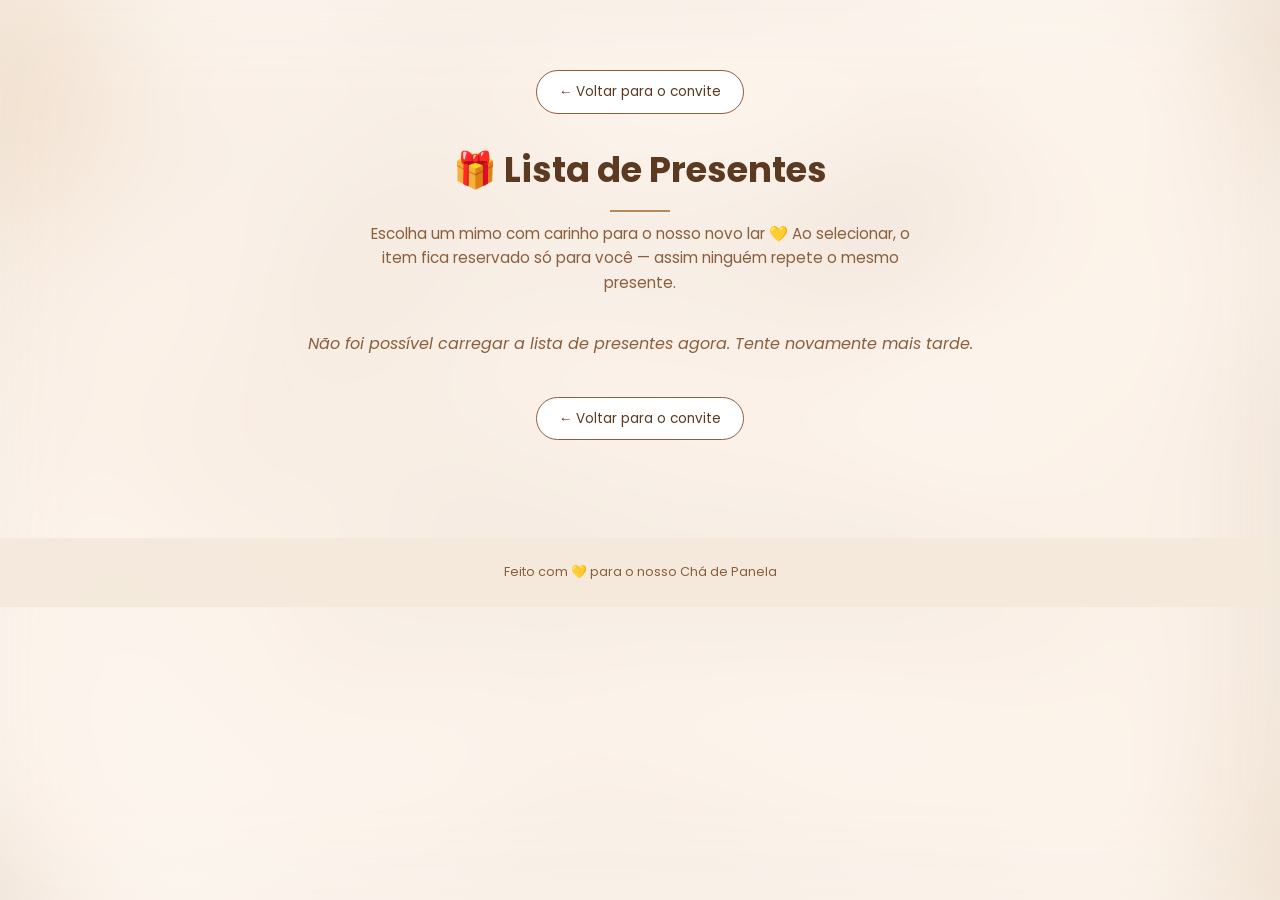
==== presentes.html @ 17c28028 "subindo pagina" ====
<!DOCTYPE html>
<html lang="pt-BR">
<head>
<meta charset="UTF-8" />
<meta name="viewport" content="width=device-width, initial-scale=1.0" />
<title>Lista de Presentes — Chá de Panela Ricardo & Norma</title>
<meta name="description" content="Lista de presentes do Chá de Panela de Ricardo & Norma" />

<link rel="preconnect" href="https://fonts.googleapis.com">
<link rel="preconnect" href="https://fonts.gstatic.com" crossorigin>
<link href="https://fonts.googleapis.com/css2?family=Great+Vibes&family=Poppins:wght@300;400;500;600;700&display=swap" rel="stylesheet">

<link rel="stylesheet" href="style.css" />
</head>
<body>

<div class="site-bg-blur"></div>

<div id="page">

  <section class="section" id="presentes-page">
    <a href="index.html" class="btn-voltar">← Voltar para o convite</a>

    <div class="gifts-page-header">
      <h1 class="section-title">🎁 Lista de Presentes</h1>
      <p class="section-sub">Escolha um mimo com carinho para o nosso novo lar 💛 Ao selecionar, o item fica reservado só para você — assim ninguém repete o mesmo presente.</p>
    </div>

    <div id="presentes-demo-banner" class="demo-banner" style="display:none;">
      ⚠️ Modo demonstração: configure o Apps Script em <code>config.js</code> para que as reservas sejam salvas de verdade e compartilhadas entre todos os convidados.
    </div>

    <div id="presentes-loading" class="loading">Carregando lista de presentes...</div>

    <div id="gifts-categories"></div>

    <a href="index.html" class="btn-voltar" style="margin-top: 40px;">← Voltar para o convite</a>
  </section>

  <div class="modal-overlay" id="gift-modal">
    <div class="modal-box">
      <button class="modal-close" id="gift-modal-close">&times;</button>
      <h3 id="gift-modal-title">Reservar presente</h3>
      <p class="modal-item-name" id="gift-modal-item"></p>
      <form id="gift-form">
        <label>Seu nome
          <input type="text" id="gift-name" required placeholder="Ex: Maria Silva" />
        </label>
        <label>Seu e-mail
          <input type="email" id="gift-email" required placeholder="Ex: maria@email.com" />
        </label>
        <button type="submit" class="btn-primary">Confirmar reserva 🎁</button>
      </form>
      <p class="modal-feedback" id="gift-feedback"></p>
    </div>
  </div>

  <footer class="footer">
    <p>Feito com 💛 para o nosso Chá de Panela</p>
  </footer>

</div><!-- /#page -->

<script src="config.js"></script>
<script src="script.js"></script>
</body>
</html>
---- style.css ----
/* ==========================================================================
   VARIÁVEIS DE DESIGN — paleta inspirada no convite (bege/marrom/dourado)
   ========================================================================== */
:root {
  --bg-cream: #FAF3EA;
  --bg-cream-alt: #F3E9DB;
  --brown-dark: #5C3A21;
  --brown-mid: #8B5E3C;
  --brown-light: #C9A97C;
  --gold: #B8875A;
  --white: #FFFFFF;
  --shadow: 0 8px 24px rgba(92, 58, 33, 0.12);
  --radius: 18px;
  --font-script: 'Great Vibes', cursive;
  --font-body: 'Poppins', sans-serif;
}

* { box-sizing: border-box; margin: 0; padding: 0; }

html { scroll-behavior: smooth; }

html, body {
  background: var(--bg-cream);
}

body {
  font-family: var(--font-body);
  color: var(--brown-dark);
  line-height: 1.6;
  overflow-x: hidden;
}

.script { font-family: var(--font-script); }

.site-bg-blur {
  position: fixed;
  inset: 0;
  z-index: 0;
  background-image: url("assets/convite.jpg");
  background-size: cover;
  background-position: center;
  filter: blur(60px) saturate(1.15) brightness(1.08);
  transform: scale(1.15);
  opacity: 0.35;
}

#page {
  position: relative;
  z-index: 1;
}

.hero {
  position: relative;
  display: flex;
  flex-direction: column;
  align-items: center;
}

.hero-image {
  width: 100%;
  height: auto;
  display: block;
  max-width: 640px;
  margin: 0 auto;
}

.hero-caption {
  text-align: center;
  padding: 22px 20px 40px;
  background: var(--bg-cream);
  width: 100%;
}

.hero-sub {
  font-size: 0.9rem;
  color: var(--brown-mid);
  font-style: italic;
  margin-bottom: 16px;
}

.scroll-cta {
  display: inline-block;
  padding: 12px 28px;
  border: 1.5px solid var(--brown-mid);
  border-radius: 999px;
  color: var(--brown-dark);
  text-decoration: none;
  font-size: 0.9rem;
  letter-spacing: 1px;
  transition: all 0.3s ease;
  background: var(--white);
}
.scroll-cta:hover {
  background: var(--brown-mid);
  color: var(--white);
}

.section {
  padding: 70px 20px;
  max-width: 960px;
  margin: 0 auto;
  text-align: center;
  position: relative;
}
.section.alt {
  background: rgba(243, 233, 219, 0.92);
  backdrop-filter: blur(2px);
  max-width: 100%;
  border-radius: 40px 40px 0 0;
}
.section.alt > * {
  max-width: 960px;
  margin-left: auto;
  margin-right: auto;
}

.section-title {
  font-size: clamp(1.6rem, 4vw, 2.2rem);
  color: var(--brown-dark);
  margin-bottom: 10px;
  position: relative;
  display: inline-block;
}
.section-title::after {
  content: "";
  display: block;
  width: 60px;
  height: 2px;
  background: var(--gold);
  margin: 12px auto 0;
}

.section-sub {
  color: var(--brown-mid);
  max-width: 560px;
  margin: 0 auto 36px;
  font-size: 0.95rem;
}

.cards-row {
  display: flex;
  flex-wrap: wrap;
  gap: 20px;
  justify-content: center;
  margin-top: 36px;
}

.info-card {
  background: var(--white);
  border-radius: var(--radius);
  box-shadow: var(--shadow);
  padding: 28px 24px;
  min-width: 160px;
  flex: 1 1 200px;
  max-width: 240px;
}

.info-icon {
  font-size: 1.8rem;
  margin-bottom: 8px;
  display: flex;
  align-items: center;
  justify-content: center;
  height: 40px;
}
.info-icon svg {
  width: 34px;
  height: 34px;
  stroke: var(--brown-mid);
  fill: none;
  stroke-width: 1.4;
  stroke-linecap: round;
  stroke-linejoin: round;
}

.info-label {
  font-size: 0.75rem;
  text-transform: uppercase;
  letter-spacing: 1.5px;
  color: var(--brown-mid);
  margin-bottom: 6px;
}
.info-value {
  font-size: 1.1rem;
  font-weight: 600;
  color: var(--brown-dark);
}

.countdown {
  display: flex;
  justify-content: center;
  gap: 14px;
  margin-top: 44px;
  flex-wrap: wrap;
}
.cd-box {
  background: var(--brown-dark);
  color: var(--white);
  border-radius: 14px;
  padding: 16px 18px;
  min-width: 72px;
  text-align: center;
}
.cd-box span {
  display: block;
  font-size: 1.6rem;
  font-weight: 700;
}
.cd-box small {
  font-size: 0.65rem;
  text-transform: uppercase;
  letter-spacing: 1px;
  opacity: 0.8;
}

.demo-banner {
  background: #fff3cd;
  color: #7a5b00;
  border: 1px solid #ffe08a;
  border-radius: 10px;
  padding: 12px 18px;
  font-size: 0.85rem;
  max-width: 640px;
  margin: 0 auto 28px;
}

.loading {
  color: var(--brown-mid);
  font-style: italic;
}

.gifts-grid {
  display: grid;
  grid-template-columns: repeat(auto-fill, minmax(200px, 1fr));
  gap: 18px;
  margin-top: 10px;
}

.gift-card {
  background: var(--white);
  border-radius: var(--radius);
  box-shadow: var(--shadow);
  padding: 22px 16px;
  cursor: pointer;
  transition: transform 0.25s ease, box-shadow 0.25s ease;
  border: 2px solid transparent;
}
.gift-card:hover:not(.reserved) {
  transform: translateY(-4px);
  border-color: var(--gold);
}
.gift-card.reserved {
  opacity: 0.55;
  cursor: not-allowed;
}

.gift-icon { font-size: 1.6rem; margin-bottom: 10px; }

.gift-photo {
  width: 100%;
  height: 120px;
  border-radius: 12px;
  overflow: hidden;
  margin-bottom: 12px;
  background: var(--white);
  border: 1px solid var(--bg-cream-alt);
  display: flex;
  align-items: center;
  justify-content: center;
  padding: 6px;
}
.gift-photo img {
  width: 100%;
  height: 100%;
  object-fit: contain;
  display: block;
}

.gift-name { font-weight: 600; margin-bottom: 8px; }
.gift-status {
  font-size: 0.75rem;
  padding: 4px 12px;
  border-radius: 999px;
  display: inline-block;
  letter-spacing: 0.5px;
}
.gift-status.available {
  background: #E4F3E6;
  color: #2E7D32;
}
.gift-status.reserved {
  background: #F3E4E4;
  color: #8B3A3A;
}

.modal-overlay {
  display: none;
  position: fixed;
  inset: 0;
  background: rgba(92,58,33,0.45);
  align-items: center;
  justify-content: center;
  z-index: 100;
  padding: 20px;
}
.modal-overlay.open { display: flex; }

.modal-box {
  background: var(--white);
  border-radius: var(--radius);
  padding: 32px 28px;
  max-width: 400px;
  width: 100%;
  position: relative;
  box-shadow: var(--shadow);
}

.modal-close {
  position: absolute;
  top: 12px;
  right: 16px;
  background: none;
  border: none;
  font-size: 1.4rem;
  cursor: pointer;
  color: var(--brown-mid);
}

.modal-item-name {
  font-weight: 600;
  color: var(--gold);
  margin-bottom: 18px;
}

.modal-feedback {
  margin-top: 14px;
  font-size: 0.9rem;
  min-height: 20px;
}

form label {
  display: block;
  text-align: left;
  font-size: 0.85rem;
  color: var(--brown-mid);
  margin-bottom: 14px;
}

form input[type="text"],
form input[type="email"] {
  width: 100%;
  margin-top: 6px;
  padding: 12px 14px;
  border: 1.5px solid var(--brown-light);
  border-radius: 10px;
  font-family: var(--font-body);
  font-size: 0.95rem;
  background: var(--bg-cream);
}
form input:focus { outline: 2px solid var(--gold); }

.btn-primary {
  width: 100%;
  padding: 13px;
  border: none;
  border-radius: 10px;
  background: var(--brown-dark);
  color: var(--white);
  font-family: var(--font-body);
  font-weight: 600;
  font-size: 0.95rem;
  cursor: pointer;
  transition: background 0.25s ease;
}
.btn-primary:hover { background: var(--gold); }

.btn-gift-link {
  display: inline-block;
  width: auto;
  text-decoration: none;
  padding: 14px 32px;
  font-size: 1rem;
}

.btn-voltar {
  display: inline-flex;
  align-items: center;
  gap: 6px;
  padding: 10px 22px;
  border: 1.5px solid var(--brown-mid);
  border-radius: 999px;
  color: var(--brown-dark);
  text-decoration: none;
  font-size: 0.85rem;
  background: var(--white);
  transition: all 0.25s ease;
  margin-bottom: 28px;
}
.btn-voltar:hover {
  background: var(--brown-mid);
  color: var(--white);
}

.gift-category {
  margin-top: 48px;
  margin-bottom: 20px;
}
.gift-category:first-of-type { margin-top: 8px; }

.gift-category-title {
  font-size: 1.3rem;
  color: var(--brown-dark);
  text-align: left;
  padding-bottom: 8px;
  border-bottom: 2px solid var(--brown-light);
  margin-bottom: 20px;
}

.gifts-page-header {
  text-align: center;
  margin-bottom: 10px;
}

.rsvp-form {
  max-width: 420px;
  margin: 0 auto;
  text-align: left;
}

.rsvp-choice {
  display: flex;
  gap: 12px;
  margin-top: 8px;
  flex-wrap: wrap;
}

.rsvp-btn {
  flex: 1 1 160px;
  padding: 14px 10px;
  border-radius: 12px;
  border: 2px solid var(--brown-light);
  background: var(--white);
  font-family: var(--font-body);
  font-weight: 600;
  font-size: 0.9rem;
  cursor: pointer;
  transition: all 0.25s ease;
}
.rsvp-btn.selected.rsvp-yes { background: #E4F3E6; border-color: #2E7D32; color: #2E7D32; }
.rsvp-btn.selected.rsvp-no { background: #F3E4E4; border-color: #8B3A3A; color: #8B3A3A; }

.rsvp-feedback {
  text-align: center;
  margin-top: 18px;
  font-weight: 600;
  min-height: 24px;
}

.map-wrapper {
  border-radius: var(--radius);
  overflow: hidden;
  box-shadow: var(--shadow);
  max-width: 800px;
  margin: 0 auto;
}
.map-wrapper iframe {
  width: 100%;
  height: 360px;
  border: 0;
  display: block;
}

.final-section {
  padding-bottom: 90px;
}
.dresscode-image {
  max-width: 640px;
  width: 100%;
  border-radius: var(--radius);
  box-shadow: var(--shadow);
  margin-bottom: 28px;
}
.final-msg {
  max-width: 560px;
  margin: 0 auto 22px;
  color: var(--brown-mid);
  font-size: 0.95rem;
}
.signature {
  font-size: 2rem;
  color: var(--brown-dark);
}

.footer {
  text-align: center;
  padding: 24px;
  font-size: 0.8rem;
  color: var(--brown-mid);
  background: rgba(243, 233, 219, 0.92);
}

@media (max-width: 600px) {
  .section { padding: 50px 16px; }
  .cards-row { gap: 14px; }
  .info-card { padding: 20px 16px; }
  .cd-box { min-width: 60px; padding: 12px 14px; }
  .map-wrapper iframe { height: 280px; }
}
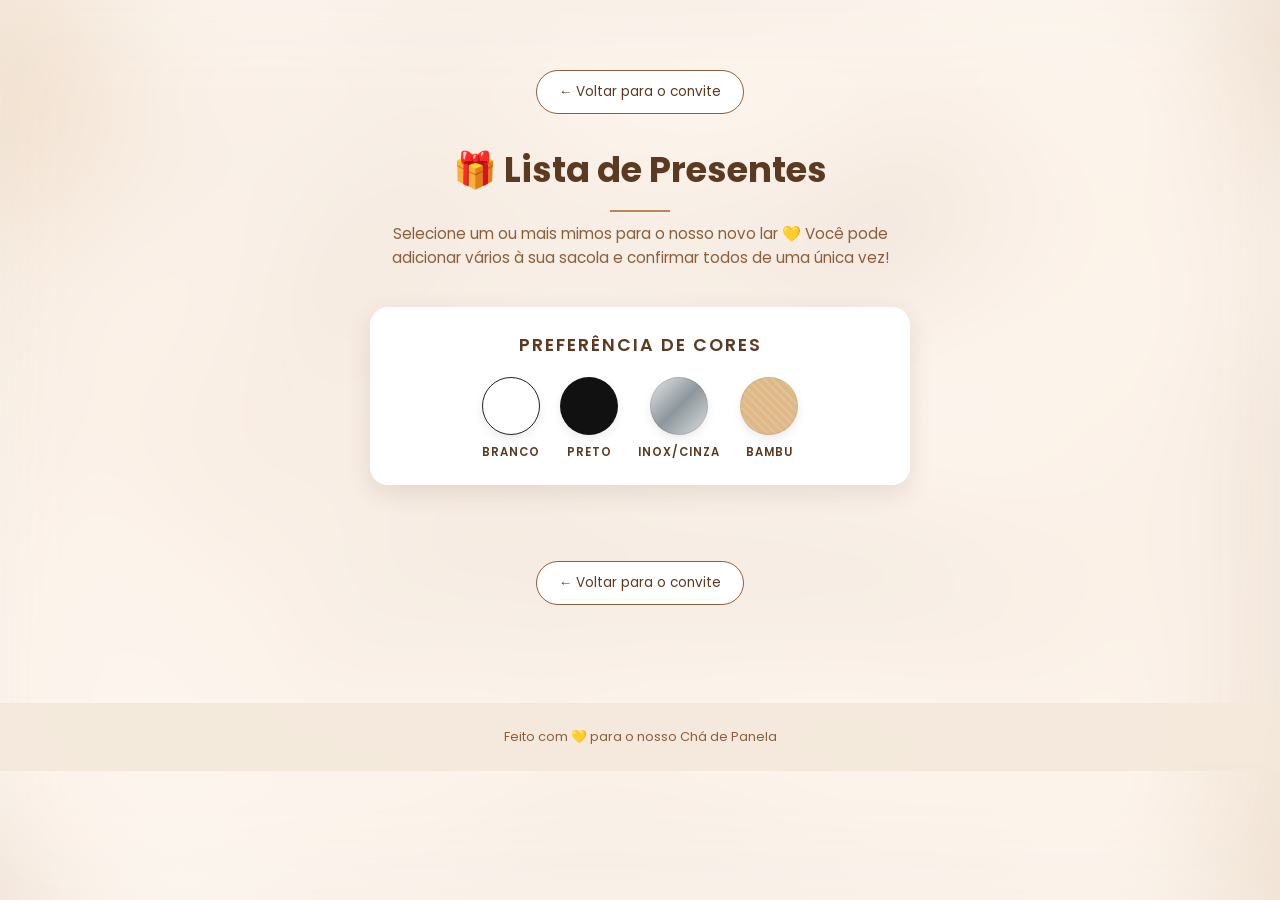
==== commit 1234d049: "Atualização de novas funcionalidades agora ele reserva os presentes em massa e recebe confirmação de" ====
--- a/presentes.html
+++ b/presentes.html
@@ -23,11 +23,34 @@
 
     <div class="gifts-page-header">
       <h1 class="section-title">🎁 Lista de Presentes</h1>
-      <p class="section-sub">Escolha um mimo com carinho para o nosso novo lar 💛 Ao selecionar, o item fica reservado só para você — assim ninguém repete o mesmo presente.</p>
+      <p class="section-sub">Selecione um ou mais mimos para o nosso novo lar 💛 Você pode adicionar vários à sua sacola e confirmar todos de uma única vez!</p>
+    </div>
+
+    <!-- PREFERÊNCIA DE CORES -->
+    <div class="color-palette-card">
+      <h3 class="palette-title">PREFERÊNCIA DE CORES</h3>
+      <div class="palette-grid">
+        <div class="palette-item">
+          <div class="palette-circle circle-branco"></div>
+          <span>BRANCO</span>
+        </div>
+        <div class="palette-item">
+          <div class="palette-circle circle-preto"></div>
+          <span>PRETO</span>
+        </div>
+        <div class="palette-item">
+          <div class="palette-circle circle-inox"></div>
+          <span>INOX/CINZA</span>
+        </div>
+        <div class="palette-item">
+          <div class="palette-circle circle-bambu"></div>
+          <span>BAMBU</span>
+        </div>
+      </div>
     </div>
 
     <div id="presentes-demo-banner" class="demo-banner" style="display:none;">
-      ⚠️ Modo demonstração: configure o Apps Script em <code>config.js</code> para que as reservas sejam salvas de verdade e compartilhadas entre todos os convidados.
+      ⚠️ Modo demonstração: configure o Apps Script em <code>config.js</code> para salvar as reservas.
     </div>
 
     <div id="presentes-loading" class="loading">Carregando lista de presentes...</div>
@@ -37,19 +60,43 @@
     <a href="index.html" class="btn-voltar" style="margin-top: 40px;">← Voltar para o convite</a>
   </section>
 
+  <!-- BARRA FLUTUANTE DO CARRINHO / SACOLA -->
+  <div class="cart-bar" id="cart-bar">
+    <div class="cart-info">
+      <span class="cart-count-badge" id="cart-count">0</span>
+      <span class="cart-text">presente(s) selecionado(s)</span>
+    </div>
+    <button class="btn-primary btn-cart-action" id="btn-open-cart">
+      Revisar e Reservar 🎁
+    </button>
+  </div>
+
+  <!-- MODAL DE FINALIZAÇÃO (CARRINHO) -->
   <div class="modal-overlay" id="gift-modal">
     <div class="modal-box">
       <button class="modal-close" id="gift-modal-close">&times;</button>
-      <h3 id="gift-modal-title">Reservar presente</h3>
-      <p class="modal-item-name" id="gift-modal-item"></p>
+      <h3>Finalizar Reserva</h3>
+      <p class="modal-sub">Itens selecionados na sua sacola:</p>
+      
+      <div class="cart-items-list" id="cart-items-list"></div>
+
+      <!-- ALERTA DE CONFIRMAÇÃO DE PRESENÇA -->
+      <div class="rsvp-reminder-alert">
+        <span>⚠️</span>
+        <div>
+          <strong>Lembrete importante:</strong><br>
+          A reserva do presente <u>não</u> substitui a confirmação de presença. Não se esqueça de confirmar no convite para a contagem do convidados!
+        </div>
+      </div>
+
       <form id="gift-form">
-        <label>Seu nome
+        <label>Seu nome completo
           <input type="text" id="gift-name" required placeholder="Ex: Maria Silva" />
         </label>
         <label>Seu e-mail
           <input type="email" id="gift-email" required placeholder="Ex: maria@email.com" />
         </label>
-        <button type="submit" class="btn-primary">Confirmar reserva 🎁</button>
+        <button type="submit" class="btn-primary" id="btn-submit-gift">Confirmar Reserva 💌</button>
       </form>
       <p class="modal-feedback" id="gift-feedback"></p>
     </div>
@@ -59,9 +106,9 @@
     <p>Feito com 💛 para o nosso Chá de Panela</p>
   </footer>
 
-</div><!-- /#page -->
+</div>
 
 <script src="config.js"></script>
 <script src="script.js"></script>
 </body>
-</html>
+</html>
--- a/style.css
+++ b/style.css
@@ -474,7 +474,7 @@
   padding-bottom: 90px;
 }
 .dresscode-image {
-  max-width: 640px;
+  max-width: 940px;
   width: 100%;
   border-radius: var(--radius);
   box-shadow: var(--shadow);
@@ -487,8 +487,15 @@
   font-size: 0.95rem;
 }
 .signature {
-  font-size: 2rem;
-  color: var(--brown-dark);
+  font-size: 1.5rem;
+  color: var(--bg-cream-alt);
+  background: var( --brown-mid);
+  display: inline-block;
+  padding: 6px 60px;
+  border-radius: 39px;
+  box-shadow: var(--shadow);  
+
+
 }
 
 .footer {
@@ -506,3 +513,314 @@
   .cd-box { min-width: 60px; padding: 12px 14px; }
   .map-wrapper iframe { height: 280px; }
 }
+.final-msg {
+  font-size: 0.9rem;
+  font-style: italic;
+  font-weight: bold;
+}
+
+/* ==========================================================================
+   PALETA DE CORES & CARRINHO DE PRESENTES
+   ========================================================================== */
+
+/* Card de Preferência de Cores */
+.color-palette-card {
+  background: var(--white);
+  border-radius: var(--radius);
+  box-shadow: var(--shadow);
+  padding: 24px 20px;
+  max-width: 540px;
+  margin: 0 auto 36px;
+  text-align: center;
+}
+
+.palette-title {
+  font-size: 1.1rem;
+  letter-spacing: 2px;
+  font-weight: 600;
+  color: var(--brown-dark);
+  margin-bottom: 18px;
+}
+
+.palette-grid {
+  display: flex;
+  justify-content: center;
+  align-items: center;
+  gap: 20px;
+  flex-wrap: wrap;
+}
+
+.palette-item {
+  display: flex;
+  flex-direction: column;
+  align-items: center;
+  gap: 8px;
+}
+
+.palette-item span {
+  font-size: 0.72rem;
+  font-weight: 600;
+  letter-spacing: 1px;
+  color: var(--brown-dark);
+}
+
+.palette-circle {
+  width: 58px;
+  height: 58px;
+  border-radius: 50%;
+  box-shadow: 0 4px 10px rgba(0,0,0,0.08);
+}
+
+/* Círculos fiéis à imagem */
+.circle-branco {
+  background: #FFFFFF;
+  border: 1.5px solid #222222;
+}
+
+.circle-preto {
+  background: #111111;
+}
+
+.circle-inox {
+  background: linear-gradient(135deg, #e6e6e6 0%, #8d979d 50%, #dcdcdc 100%);
+  border: 1px solid rgba(0,0,0,0.1);
+}
+
+.circle-bambu {
+  background: #DEB887;
+  background-image: repeating-linear-gradient(45deg, rgba(255,255,255,0.12) 0px, rgba(255,255,255,0.12) 2px, transparent 2px, transparent 6px);
+  border: 1px solid rgba(0,0,0,0.06);
+}
+
+/* Estado de Seleção no Card */
+.gift-card.selected-in-cart {
+  border-color: var(--gold);
+  background: #FDFBF7;
+  transform: translateY(-2px);
+}
+
+.gift-status.in-cart {
+  background: #FEF3C7;
+  color: #92400E;
+  font-weight: 600;
+}
+
+/* Barra Flutuante da Sacola */
+.cart-bar {
+  position: fixed;
+  bottom: 24px;
+  left: 50%;
+  transform: translateX(-50%) translateY(120px);
+  background: var(--brown-dark);
+  color: var(--white);
+  padding: 14px 22px;
+  border-radius: 999px;
+  box-shadow: 0 10px 30px rgba(0,0,0,0.25);
+  display: flex;
+  align-items: center;
+  gap: 20px;
+  z-index: 90;
+  transition: transform 0.35s cubic-bezier(0.175, 0.885, 0.32, 1.275);
+}
+
+.cart-bar.visible {
+  transform: translateX(-50%) translateY(0);
+}
+
+.cart-info {
+  display: flex;
+  align-items: center;
+  gap: 8px;
+  font-size: 0.9rem;
+}
+
+.cart-count-badge {
+  background: var(--gold);
+  color: var(--white);
+  width: 24px;
+  height: 24px;
+  border-radius: 50%;
+  display: inline-flex;
+  align-items: center;
+  justify-content: center;
+  font-weight: 700;
+  font-size: 0.8rem;
+}
+
+.btn-cart-action {
+  width: auto;
+  padding: 8px 18px;
+  font-size: 0.85rem;
+  background: var(--gold);
+  border-radius: 999px;
+}
+.btn-cart-action:hover {
+  background: var(--brown-mid);
+}
+
+/* Lista dentro do Modal */
+.cart-items-list {
+  max-height: 160px;
+  overflow-y: auto;
+  margin: 12px 0 18px;
+  padding: 8px;
+  background: var(--bg-cream);
+  border-radius: 10px;
+  text-align: left;
+}
+
+.cart-item-row {
+  display: flex;
+  justify-content: space-between;
+  align-items: center;
+  padding: 6px 4px;
+  border-bottom: 1px dashed var(--brown-light);
+  font-size: 0.88rem;
+}
+.cart-item-row:last-child {
+  border-bottom: none;
+}
+
+.btn-remove-item {
+  background: none;
+  border: none;
+  color: #8B3A3A;
+  font-size: 1.2rem;
+  cursor: pointer;
+  padding: 0 4px;
+}
+
+/* ==========================================================================
+   BARRA FLUTUANTE DA SACOLA (CARRINHO) — REFINADA PARA DESKTOP E MOBILE
+   ========================================================================== */
+.cart-bar {
+  position: fixed;
+  bottom: 20px;
+  left: 50%;
+  transform: translateX(-50%) translateY(140px);
+  width: calc(100% - 32px);
+  max-width: 480px;
+  background: rgba(92, 58, 33, 0.96);
+  backdrop-filter: blur(10px);
+  -webkit-backdrop-filter: blur(10px);
+  color: var(--white);
+  padding: 12px 16px;
+  border-radius: 16px;
+  border: 1px solid rgba(184, 135, 90, 0.35);
+  box-shadow: 0 12px 32px rgba(45, 26, 12, 0.28);
+  display: flex;
+  align-items: center;
+  justify-content: space-between;
+  gap: 12px;
+  z-index: 99;
+  transition: transform 0.3s cubic-bezier(0.16, 1, 0.3, 1);
+}
+
+.cart-bar.visible {
+  transform: translateX(-50%) translateY(0);
+}
+
+.cart-info {
+  display: flex;
+  align-items: center;
+  gap: 10px;
+}
+
+.cart-count-badge {
+  background: var(--gold);
+  color: var(--white);
+  min-width: 28px;
+  height: 28px;
+  border-radius: 8px;
+  display: flex;
+  align-items: center;
+  justify-content: center;
+  font-weight: 700;
+  font-size: 0.85rem;
+  box-shadow: 0 2px 6px rgba(0, 0, 0, 0.15);
+}
+
+.cart-text {
+  font-size: 0.88rem;
+  font-weight: 500;
+  line-height: 1.2;
+}
+
+.btn-cart-action {
+  width: auto;
+  padding: 11px 18px;
+  font-size: 0.88rem;
+  font-weight: 600;
+  background: var(--gold);
+  color: var(--white);
+  border: none;
+  border-radius: 10px;
+  white-space: nowrap;
+  cursor: pointer;
+  box-shadow: 0 3px 8px rgba(0, 0, 0, 0.15);
+  transition: background 0.2s ease, transform 0.1s ease;
+}
+
+.btn-cart-action:hover {
+  background: #a37348;
+}
+
+.btn-cart-action:active {
+  transform: scale(0.98);
+}
+
+/* Ajuste específico para telas menores */
+@media (max-width: 420px) {
+  .cart-bar {
+    bottom: 14px;
+    padding: 10px 14px;
+  }
+  
+  .cart-text {
+    font-size: 0.82rem;
+  }
+  
+  .btn-cart-action {
+    padding: 10px 14px;
+    font-size: 0.82rem;
+  }
+} 
+
+/* Campo de Acompanhantes no RSVP */
+#rsvp-guests {
+  width: 100%;
+  margin-top: 6px;
+  padding: 12px 14px;
+  border: 1.5px solid var(--brown-light);
+  border-radius: 10px;
+  font-family: var(--font-body);
+  font-size: 0.95rem;
+  background: var(--bg-cream);
+}
+
+.field-hint {
+  display: block;
+  font-size: 0.75rem;
+  color: var(--brown-mid);
+  margin-top: 4px;
+}
+
+/* Alerta de Lembrete de Presença dentro do Modal */
+.rsvp-reminder-alert {
+  display: flex;
+  align-items: flex-start;
+  gap: 10px;
+  background: #FFF9E6;
+  border-left: 4px solid #D97706;
+  padding: 10px 14px;
+  border-radius: 8px;
+  margin: 14px 0;
+  text-align: left;
+  font-size: 0.8rem;
+  color: #78350F;
+  line-height: 1.4;
+}
+
+.rsvp-reminder-alert span {
+  font-size: 1.1rem;
+}
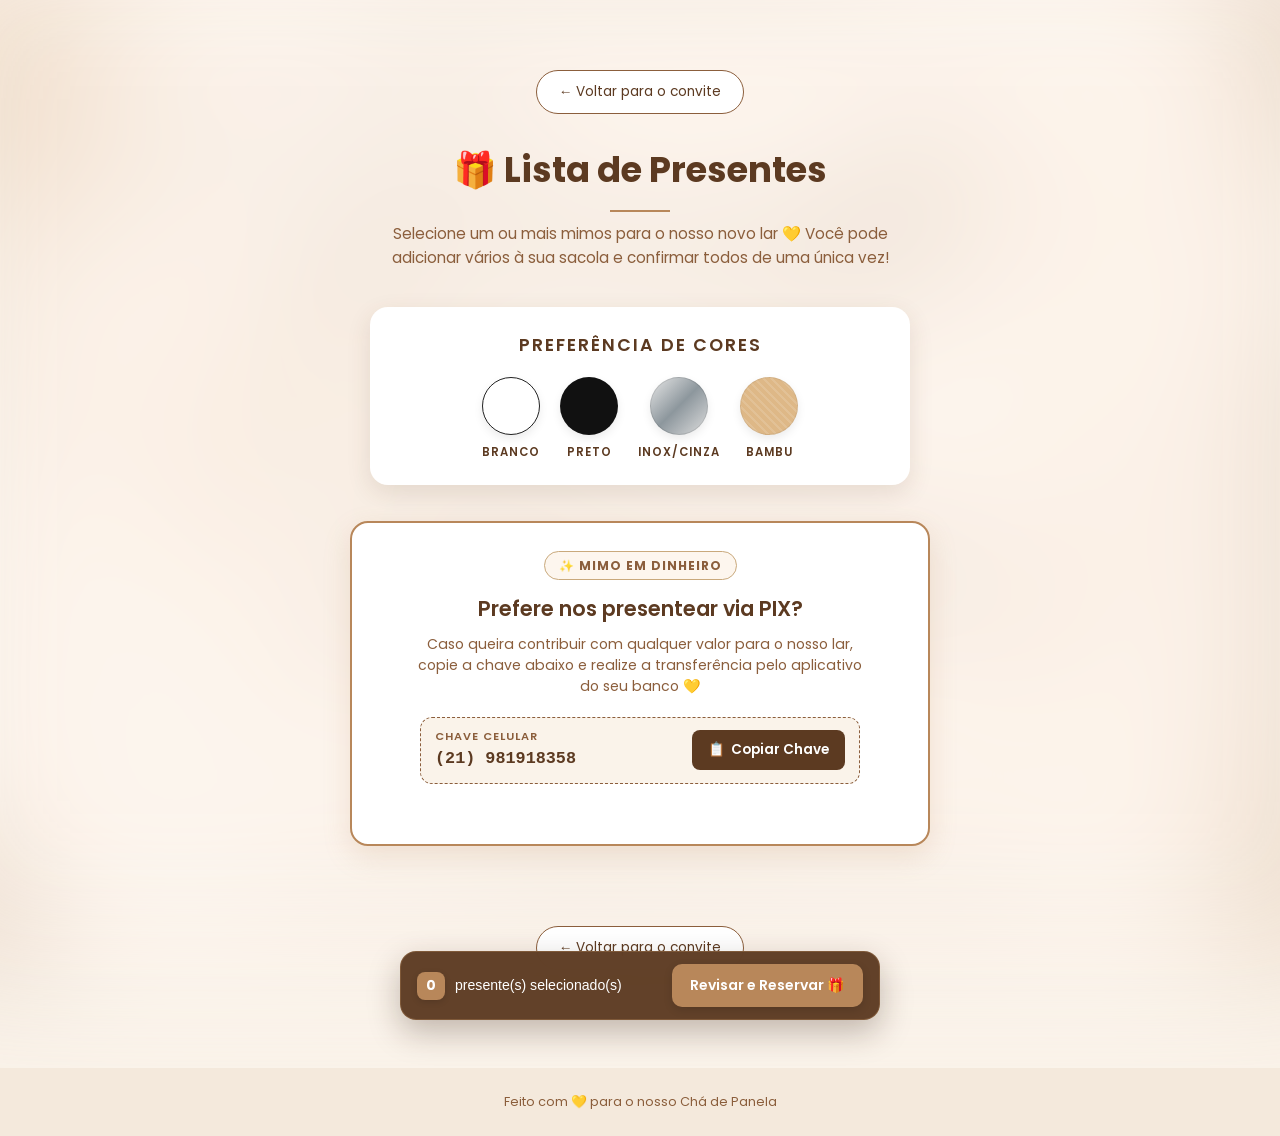
==== commit 85cc7855: "bugfix- retirando email de não confirmação Alem disso, coloquei o pix no site tambem" ====
--- a/presentes.html
+++ b/presentes.html
@@ -47,6 +47,25 @@
           <span>BAMBU</span>
         </div>
       </div>
+    </div>
+
+    <!-- ================= SEÇÃO PIX EM DESTAQUE ================= -->
+    <div class="pix-card-highlight">
+      <div class="pix-badge">✨ Mimo em Dinheiro</div>
+      <h2 class="pix-title">Prefere nos presentear via PIX?</h2>
+      <p class="pix-desc">Caso queira contribuir com qualquer valor para o nosso lar, copie a chave abaixo e realize a transferência pelo aplicativo do seu banco 💛</p>
+
+      <div class="pix-box">
+        <div class="pix-info">
+          <span class="pix-label" id="pix-type-label">Chave Celular</span>
+          <span class="pix-value" id="pix-key-text">(21) 99999-9999</span>
+        </div>
+        <button type="button" class="btn-copy-pix" id="btn-copy-pix">
+          <span>📋</span> Copiar Chave
+        </button>
+      </div>
+
+      <p class="pix-feedback" id="pix-feedback"></p>
     </div>
 
     <div id="presentes-demo-banner" class="demo-banner" style="display:none;">
--- a/style.css
+++ b/style.css
@@ -823,4 +823,138 @@
 
 .rsvp-reminder-alert span {
   font-size: 1.1rem;
+}
+
+/* ==========================================================================
+   CARD PIX EM DESTAQUE (OTIMIZADO PARA MOBILE)
+   ========================================================================== */
+.pix-card-highlight {
+  background: var(--white);
+  border: 2px solid var(--gold);
+  border-radius: var(--radius);
+  box-shadow: 0 10px 28px rgba(184, 135, 90, 0.18);
+  padding: 28px 20px;
+  max-width: 580px;
+  margin: 0 auto 40px;
+  text-align: center;
+  position: relative;
+}
+
+.pix-badge {
+  display: inline-block;
+  background: #FDF6EE;
+  color: var(--brown-mid);
+  border: 1px solid var(--brown-light);
+  padding: 4px 14px;
+  border-radius: 999px;
+  font-size: 0.75rem;
+  font-weight: 700;
+  letter-spacing: 1px;
+  text-transform: uppercase;
+  margin-bottom: 12px;
+}
+
+.pix-title {
+  font-size: 1.3rem;
+  color: var(--brown-dark);
+  margin-bottom: 8px;
+  font-weight: 600;
+}
+
+.pix-desc {
+  font-size: 0.88rem;
+  color: var(--brown-mid);
+  max-width: 460px;
+  margin: 0 auto 20px;
+  line-height: 1.5;
+}
+
+.pix-box {
+  display: flex;
+  align-items: center;
+  justify-content: space-between;
+  background: var(--bg-cream);
+  border: 1.5px dashed var(--brown-mid);
+  border-radius: 12px;
+  padding: 10px 14px;
+  gap: 12px;
+  max-width: 440px;
+  margin: 0 auto;
+}
+
+.pix-info {
+  display: flex;
+  flex-direction: column;
+  text-align: left;
+  overflow: hidden;
+}
+
+.pix-label {
+  font-size: 0.7rem;
+  text-transform: uppercase;
+  letter-spacing: 1px;
+  color: var(--brown-mid);
+  font-weight: 600;
+}
+
+.pix-value {
+  font-family: monospace;
+  font-size: 1.05rem;
+  font-weight: 700;
+  color: var(--brown-dark);
+  white-space: nowrap;
+  overflow: hidden;
+  text-overflow: ellipsis;
+}
+
+.btn-copy-pix {
+  display: inline-flex;
+  align-items: center;
+  gap: 6px;
+  background: var(--brown-dark);
+  color: var(--white);
+  border: none;
+  border-radius: 8px;
+  padding: 10px 16px;
+  font-family: var(--font-body);
+  font-size: 0.85rem;
+  font-weight: 600;
+  cursor: pointer;
+  white-space: nowrap;
+  transition: all 0.2s ease;
+}
+
+.btn-copy-pix:hover {
+  background: var(--gold);
+}
+
+.btn-copy-pix:active {
+  transform: scale(0.96);
+}
+
+.pix-feedback {
+  min-height: 22px;
+  font-size: 0.85rem;
+  font-weight: 600;
+  margin-top: 10px;
+}
+
+@media (max-width: 460px) {
+  .pix-card-highlight {
+    padding: 22px 14px;
+  }
+  .pix-box {
+    flex-direction: column;
+    align-items: stretch;
+    text-align: center;
+  }
+  .pix-info {
+    text-align: center;
+    margin-bottom: 6px;
+  }
+  .btn-copy-pix {
+    justify-content: center;
+    width: 100%;
+    padding: 12px;
+  }
 }
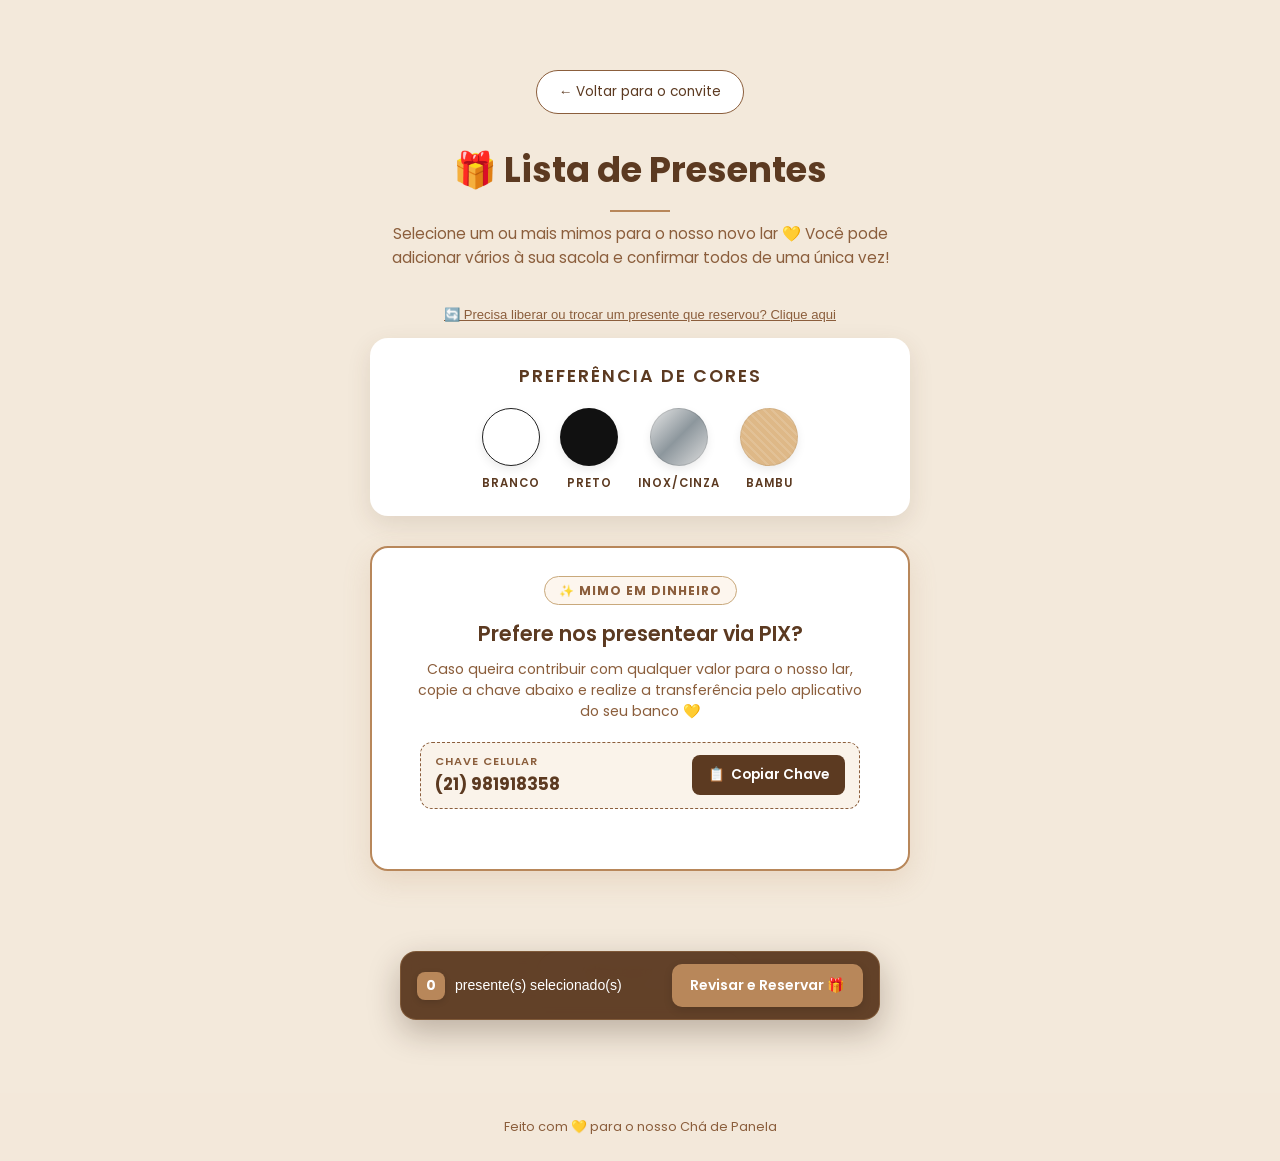
==== commit 25d2d810: "ATT- fundo e layout" ====
--- a/presentes.html
+++ b/presentes.html
@@ -21,9 +21,13 @@
   <section class="section" id="presentes-page">
     <a href="index.html" class="btn-voltar">← Voltar para o convite</a>
 
-    <div class="gifts-page-header">
+   <div class="gifts-page-header">
       <h1 class="section-title">🎁 Lista de Presentes</h1>
       <p class="section-sub">Selecione um ou mais mimos para o nosso novo lar 💛 Você pode adicionar vários à sua sacola e confirmar todos de uma única vez!</p>
+      
+      <button type="button" class="btn-cancelar-trigger" id="btn-open-cancel-modal">
+        🔄 Precisa liberar ou trocar um presente que reservou? Clique aqui
+      </button>
     </div>
 
     <!-- PREFERÊNCIA DE CORES -->
@@ -125,6 +129,25 @@
     <p>Feito com 💛 para o nosso Chá de Panela</p>
   </footer>
 
+  <!-- MODAL GERENCIAR / CANCELAR RESERVAS -->
+  <div class="modal-overlay" id="cancel-modal">
+    <div class="modal-box">
+      <button class="modal-close" id="cancel-modal-close">&times;</button>
+      <h3>Minhas Reservas</h3>
+      <p class="modal-sub">Informe seu e-mail para localizar seus itens e liberá-los de volta para a lista:</p>
+
+      <form id="cancel-search-form">
+        <label>Seu e-mail cadastrado
+          <input type="email" id="cancel-email-input" required placeholder="seuemail@exemplo.com" />
+        </label>
+        <button type="submit" class="btn-primary" id="btn-buscar-reservas">Buscar Presentes 🔍</button>
+      </form>
+
+      <div id="cancel-results-list" class="cancel-results-list" style="display: none;"></div>
+      <p class="modal-feedback" id="cancel-feedback"></p>
+    </div>
+  </div>
+
 </div>
 
 <script src="config.js"></script>
--- a/style.css
+++ b/style.css
@@ -36,12 +36,11 @@
   position: fixed;
   inset: 0;
   z-index: 0;
-  background-image: url("assets/convite.jpg");
-  background-size: cover;
-  background-position: center;
-  filter: blur(60px) saturate(1.15) brightness(1.08);
-  transform: scale(1.15);
-  opacity: 0.35;
+  /*background-image: url("assets/fundo.png"); /* ou fundoPC.png dependendo de onde estiver */
+  background-repeat: repeat;    /* Faz o fundo se multiplicar/repetir */
+  background-size: auto;        /* Mantém o tamanho original da imagem */
+  filter: blur(8px) saturate(1.1) brightness(1.1); /* Ajuste o desfoque se preferir */
+  opacity: 1;
 }
 
 #page {
@@ -242,7 +241,7 @@
   box-shadow: var(--shadow);
   padding: 22px 16px;
   cursor: pointer;
-  transition: transform 0.25s ease, box-shadow 0.25s ease;
+  transition: transform 0.25s ease, box-shadow 0.25s ease, border-color 0.25s ease;
   border: 2px solid transparent;
 }
 .gift-card:hover:not(.reserved) {
@@ -252,6 +251,11 @@
 .gift-card.reserved {
   opacity: 0.55;
   cursor: not-allowed;
+}
+.gift-card.selected-in-cart {
+  border-color: var(--gold);
+  background: #FDFBF7;
+  transform: translateY(-2px);
 }
 
 .gift-icon { font-size: 1.6rem; margin-bottom: 10px; }
@@ -292,6 +296,11 @@
   background: #F3E4E4;
   color: #8B3A3A;
 }
+.gift-status.in-cart {
+  background: #FEF3C7;
+  color: #92400E;
+  font-weight: 600;
+}
 
 .modal-overlay {
   display: none;
@@ -309,7 +318,7 @@
   background: var(--white);
   border-radius: var(--radius);
   padding: 32px 28px;
-  max-width: 400px;
+  max-width: 440px;
   width: 100%;
   position: relative;
   box-shadow: var(--shadow);
@@ -326,10 +335,10 @@
   color: var(--brown-mid);
 }
 
-.modal-item-name {
-  font-weight: 600;
-  color: var(--gold);
-  margin-bottom: 18px;
+.modal-sub {
+  font-size: 0.9rem;
+  color: var(--brown-mid);
+  margin-bottom: 12px;
 }
 
 .modal-feedback {
@@ -347,7 +356,8 @@
 }
 
 form input[type="text"],
-form input[type="email"] {
+form input[type="email"],
+form input[type="number"] {
   width: 100%;
   margin-top: 6px;
   padding: 12px 14px;
@@ -359,6 +369,13 @@
 }
 form input:focus { outline: 2px solid var(--gold); }
 
+.field-hint {
+  display: block;
+  font-size: 0.75rem;
+  color: var(--brown-mid);
+  margin-top: 4px;
+}
+
 .btn-primary {
   width: 100%;
   padding: 13px;
@@ -422,9 +439,16 @@
 }
 
 .rsvp-form {
-  max-width: 420px;
+  max-width: 440px;
   margin: 0 auto;
   text-align: left;
+  background: rgba(255, 255, 255, 0.85); /* Fundo branco levemente transparente */
+  backdrop-filter: blur(8px);            /* Efeito fosco elegante */
+  -webkit-backdrop-filter: blur(8px);
+  padding: 32px 28px;
+  border-radius: var(--radius);         /* Arredondamento padrão do site */
+  box-shadow: var(--shadow);            /* Sombra suave */
+  border: 1.5px solid var(--brown-light); /* Borda sutil com tom do tema */
 }
 
 .rsvp-choice {
@@ -456,81 +480,36 @@
   min-height: 24px;
 }
 
-.map-wrapper {
-  border-radius: var(--radius);
-  overflow: hidden;
-  box-shadow: var(--shadow);
-  max-width: 800px;
-  margin: 0 auto;
-}
-.map-wrapper iframe {
-  width: 100%;
-  height: 360px;
-  border: 0;
-  display: block;
-}
-
-.final-section {
-  padding-bottom: 90px;
-}
-.dresscode-image {
-  max-width: 940px;
-  width: 100%;
-  border-radius: var(--radius);
-  box-shadow: var(--shadow);
-  margin-bottom: 28px;
-}
-.final-msg {
-  max-width: 560px;
-  margin: 0 auto 22px;
-  color: var(--brown-mid);
-  font-size: 0.95rem;
-}
-.signature {
-  font-size: 1.5rem;
-  color: var(--bg-cream-alt);
-  background: var( --brown-mid);
-  display: inline-block;
-  padding: 6px 60px;
-  border-radius: 39px;
-  box-shadow: var(--shadow);  
-
-
-}
-
-.footer {
-  text-align: center;
-  padding: 24px;
+/* Alerta de Lembrete de Presença dentro do Modal */
+.rsvp-reminder-alert {
+  display: flex;
+  align-items: flex-start;
+  gap: 10px;
+  background: #FFF9E6;
+  border-left: 4px solid #D97706;
+  padding: 10px 14px;
+  border-radius: 8px;
+  margin: 14px 0;
+  text-align: left;
   font-size: 0.8rem;
-  color: var(--brown-mid);
-  background: rgba(243, 233, 219, 0.92);
-}
-
-@media (max-width: 600px) {
-  .section { padding: 50px 16px; }
-  .cards-row { gap: 14px; }
-  .info-card { padding: 20px 16px; }
-  .cd-box { min-width: 60px; padding: 12px 14px; }
-  .map-wrapper iframe { height: 280px; }
-}
-.final-msg {
-  font-size: 0.9rem;
-  font-style: italic;
-  font-weight: bold;
+  color: #78350F;
+  line-height: 1.4;
+}
+
+.rsvp-reminder-alert span {
+  font-size: 1.1rem;
 }
 
 /* ==========================================================================
-   PALETA DE CORES & CARRINHO DE PRESENTES
+   PREFERÊNCIA DE CORES
    ========================================================================== */
-
-/* Card de Preferência de Cores */
 .color-palette-card {
   background: var(--white);
   border-radius: var(--radius);
   box-shadow: var(--shadow);
   padding: 24px 20px;
   max-width: 540px;
-  margin: 0 auto 36px;
+  margin: 0 auto 30px;
   text-align: center;
 }
 
@@ -571,7 +550,6 @@
   box-shadow: 0 4px 10px rgba(0,0,0,0.08);
 }
 
-/* Círculos fiéis à imagem */
 .circle-branco {
   background: #FFFFFF;
   border: 1.5px solid #222222;
@@ -592,106 +570,122 @@
   border: 1px solid rgba(0,0,0,0.06);
 }
 
-/* Estado de Seleção no Card */
-.gift-card.selected-in-cart {
-  border-color: var(--gold);
-  background: #FDFBF7;
-  transform: translateY(-2px);
-}
-
-.gift-status.in-cart {
-  background: #FEF3C7;
-  color: #92400E;
-  font-weight: 600;
-}
-
-/* Barra Flutuante da Sacola */
-.cart-bar {
-  position: fixed;
-  bottom: 24px;
-  left: 50%;
-  transform: translateX(-50%) translateY(120px);
+/* ==========================================================================
+   CARD PIX EM DESTAQUE (OTIMIZADO PARA MOBILE)
+   ========================================================================== */
+.pix-card-highlight {
+  background: var(--white);
+  border: 2px solid var(--gold);
+  border-radius: var(--radius);
+  box-shadow: 0 10px 28px rgba(184, 135, 90, 0.18);
+  padding: 28px 20px;
+  max-width: 540px;
+  margin: 0 auto 40px;
+  text-align: center;
+  position: relative;
+}
+
+.pix-badge {
+  display: inline-block;
+  background: #FDF6EE;
+  color: var(--brown-mid);
+  border: 1px solid var(--brown-light);
+  padding: 4px 14px;
+  border-radius: 999px;
+  font-size: 0.75rem;
+  font-weight: 700;
+  letter-spacing: 1px;
+  text-transform: uppercase;
+  margin-bottom: 12px;
+}
+
+.pix-title {
+  font-size: 1.3rem;
+  color: var(--brown-dark);
+  margin-bottom: 8px;
+  font-weight: 600;
+}
+
+.pix-desc {
+  font-size: 0.88rem;
+  color: var(--brown-mid);
+  max-width: 460px;
+  margin: 0 auto 20px;
+  line-height: 1.5;
+}
+
+.pix-box {
+  display: flex;
+  align-items: center;
+  justify-content: space-between;
+  background: var(--bg-cream);
+  border: 1.5px dashed var(--brown-mid);
+  border-radius: 12px;
+  padding: 10px 14px;
+  gap: 12px;
+  max-width: 440px;
+  margin: 0 auto;
+}
+
+.pix-info {
+  display: flex;
+  flex-direction: column;
+  text-align: left;
+  overflow: hidden;
+}
+
+.pix-label {
+  font-size: 0.7rem;
+  text-transform: uppercase;
+  letter-spacing: 1px;
+  color: var(--brown-mid);
+  font-weight: 600;
+}
+
+.pix-value {
+  font-family: var(--font-body);
+  font-size: 1.05rem;
+  font-weight: 700;
+  color: var(--brown-dark);
+  white-space: nowrap;
+  overflow: hidden;
+  text-overflow: ellipsis;
+}
+
+.btn-copy-pix {
+  display: inline-flex;
+  align-items: center;
+  gap: 6px;
   background: var(--brown-dark);
   color: var(--white);
-  padding: 14px 22px;
-  border-radius: 999px;
-  box-shadow: 0 10px 30px rgba(0,0,0,0.25);
-  display: flex;
-  align-items: center;
-  gap: 20px;
-  z-index: 90;
-  transition: transform 0.35s cubic-bezier(0.175, 0.885, 0.32, 1.275);
-}
-
-.cart-bar.visible {
-  transform: translateX(-50%) translateY(0);
-}
-
-.cart-info {
-  display: flex;
-  align-items: center;
-  gap: 8px;
-  font-size: 0.9rem;
-}
-
-.cart-count-badge {
+  border: none;
+  border-radius: 8px;
+  padding: 10px 16px;
+  font-family: var(--font-body);
+  font-size: 0.85rem;
+  font-weight: 600;
+  cursor: pointer;
+  white-space: nowrap;
+  transition: all 0.2s ease;
+}
+
+.btn-copy-pix:hover {
   background: var(--gold);
-  color: var(--white);
-  width: 24px;
-  height: 24px;
-  border-radius: 50%;
-  display: inline-flex;
-  align-items: center;
-  justify-content: center;
-  font-weight: 700;
-  font-size: 0.8rem;
-}
-
-.btn-cart-action {
-  width: auto;
-  padding: 8px 18px;
+}
+
+.btn-copy-pix:active {
+  transform: scale(0.96);
+}
+
+.pix-feedback {
+  min-height: 22px;
   font-size: 0.85rem;
-  background: var(--gold);
-  border-radius: 999px;
-}
-.btn-cart-action:hover {
-  background: var(--brown-mid);
-}
-
-/* Lista dentro do Modal */
-.cart-items-list {
-  max-height: 160px;
-  overflow-y: auto;
-  margin: 12px 0 18px;
-  padding: 8px;
-  background: var(--bg-cream);
-  border-radius: 10px;
-  text-align: left;
-}
-
-.cart-item-row {
-  display: flex;
-  justify-content: space-between;
-  align-items: center;
-  padding: 6px 4px;
-  border-bottom: 1px dashed var(--brown-light);
-  font-size: 0.88rem;
-}
-.cart-item-row:last-child {
-  border-bottom: none;
-}
-
-.btn-remove-item {
-  background: none;
-  border: none;
-  color: #8B3A3A;
-  font-size: 1.2rem;
-  cursor: pointer;
-  padding: 0 4px;
+  font-weight: 600;
+  margin-top: 10px;
 }
 
 /* ==========================================================================
-   BARRA FLUTUANTE DA SACOLA (CARRINHO) — REFINADA PARA DESKTOP E MOBILE
+   BARRA FLUTUANTE DA SACOLA (CARRINHO) & MODAL
    ========================================================================== */
 .cart-bar {
   position: fixed;
@@ -769,177 +763,97 @@
   transform: scale(0.98);
 }
 
-/* Ajuste específico para telas menores */
-@media (max-width: 420px) {
-  .cart-bar {
-    bottom: 14px;
-    padding: 10px 14px;
-  }
+.cart-items-list {
+  max-height: 160px;
+  overflow-y: auto;
+  margin: 12px 0 18px;
+  padding: 8px;
+  background: var(--bg-cream);
+  border-radius: 10px;
+  text-align: left;
+}
+
+.cart-item-row {
+  display: flex;
+  justify-content: space-between;
+  align-items: center;
+  padding: 6px 4px;
+  border-bottom: 1px dashed var(--brown-light);
+  font-size: 0.88rem;
+}
+.cart-item-row:last-child {
+  border-bottom: none;
+}
+
+.btn-remove-item {
+  background: none;
+  border: none;
+  color: #8B3A3A;
+  font-size: 1.2rem;
+  cursor: pointer;
+  padding: 0 4px;
+}
+
+/* ==========================================================================
+   FOOTER & MAPA
+   ========================================================================== */
+.map-wrapper {
+  border-radius: var(--radius);
+  overflow: hidden;
+  box-shadow: var(--shadow);
+  max-width: 800px;
+  margin: 0 auto;
+}
+.map-wrapper iframe {
+  width: 100%;
+  height: 360px;
+  border: 0;
+  display: block;
+}
+
+.final-section {
+  padding-bottom: 90px;
+}
+.dresscode-image {
+  max-width: 940px;
+  width: 100%;
+  border-radius: var(--radius);
+  box-shadow: var(--shadow);
+  margin-bottom: 28px;
+}
+.final-msg {
+  max-width: 560px;
+  margin: 0 auto 22px;
+  color: var(--brown-mid);
+  font-size: 0.9rem;
+  font-style: italic;
+  font-weight: bold;
+}
+.signature {
+  font-size: 1.5rem;
+  color: var(--bg-cream-alt);
+  background: var(--brown-mid);
+  display: inline-block;
+  padding: 6px 60px;
+  border-radius: 39px;
+  box-shadow: var(--shadow);  
+}
+
+.footer {
+  text-align: center;
+  padding: 24px;
+  font-size: 0.8rem;
+  color: var(--brown-mid);
+  background: rgba(243, 233, 219, 0.92);
+}
+
+@media (max-width: 600px) {
+  .section { padding: 50px 16px; }
+  .cards-row { gap: 14px; }
+  .info-card { padding: 20px 16px; }
+  .cd-box { min-width: 60px; padding: 12px 14px; }
+  .map-wrapper iframe { height: 280px; }
   
-  .cart-text {
-    font-size: 0.82rem;
-  }
-  
-  .btn-cart-action {
-    padding: 10px 14px;
-    font-size: 0.82rem;
-  }
-} 
-
-/* Campo de Acompanhantes no RSVP */
-#rsvp-guests {
-  width: 100%;
-  margin-top: 6px;
-  padding: 12px 14px;
-  border: 1.5px solid var(--brown-light);
-  border-radius: 10px;
-  font-family: var(--font-body);
-  font-size: 0.95rem;
-  background: var(--bg-cream);
-}
-
-.field-hint {
-  display: block;
-  font-size: 0.75rem;
-  color: var(--brown-mid);
-  margin-top: 4px;
-}
-
-/* Alerta de Lembrete de Presença dentro do Modal */
-.rsvp-reminder-alert {
-  display: flex;
-  align-items: flex-start;
-  gap: 10px;
-  background: #FFF9E6;
-  border-left: 4px solid #D97706;
-  padding: 10px 14px;
-  border-radius: 8px;
-  margin: 14px 0;
-  text-align: left;
-  font-size: 0.8rem;
-  color: #78350F;
-  line-height: 1.4;
-}
-
-.rsvp-reminder-alert span {
-  font-size: 1.1rem;
-}
-
-/* ==========================================================================
-   CARD PIX EM DESTAQUE (OTIMIZADO PARA MOBILE)
-   ========================================================================== */
-.pix-card-highlight {
-  background: var(--white);
-  border: 2px solid var(--gold);
-  border-radius: var(--radius);
-  box-shadow: 0 10px 28px rgba(184, 135, 90, 0.18);
-  padding: 28px 20px;
-  max-width: 580px;
-  margin: 0 auto 40px;
-  text-align: center;
-  position: relative;
-}
-
-.pix-badge {
-  display: inline-block;
-  background: #FDF6EE;
-  color: var(--brown-mid);
-  border: 1px solid var(--brown-light);
-  padding: 4px 14px;
-  border-radius: 999px;
-  font-size: 0.75rem;
-  font-weight: 700;
-  letter-spacing: 1px;
-  text-transform: uppercase;
-  margin-bottom: 12px;
-}
-
-.pix-title {
-  font-size: 1.3rem;
-  color: var(--brown-dark);
-  margin-bottom: 8px;
-  font-weight: 600;
-}
-
-.pix-desc {
-  font-size: 0.88rem;
-  color: var(--brown-mid);
-  max-width: 460px;
-  margin: 0 auto 20px;
-  line-height: 1.5;
-}
-
-.pix-box {
-  display: flex;
-  align-items: center;
-  justify-content: space-between;
-  background: var(--bg-cream);
-  border: 1.5px dashed var(--brown-mid);
-  border-radius: 12px;
-  padding: 10px 14px;
-  gap: 12px;
-  max-width: 440px;
-  margin: 0 auto;
-}
-
-.pix-info {
-  display: flex;
-  flex-direction: column;
-  text-align: left;
-  overflow: hidden;
-}
-
-.pix-label {
-  font-size: 0.7rem;
-  text-transform: uppercase;
-  letter-spacing: 1px;
-  color: var(--brown-mid);
-  font-weight: 600;
-}
-
-.pix-value {
-  font-family: monospace;
-  font-size: 1.05rem;
-  font-weight: 700;
-  color: var(--brown-dark);
-  white-space: nowrap;
-  overflow: hidden;
-  text-overflow: ellipsis;
-}
-
-.btn-copy-pix {
-  display: inline-flex;
-  align-items: center;
-  gap: 6px;
-  background: var(--brown-dark);
-  color: var(--white);
-  border: none;
-  border-radius: 8px;
-  padding: 10px 16px;
-  font-family: var(--font-body);
-  font-size: 0.85rem;
-  font-weight: 600;
-  cursor: pointer;
-  white-space: nowrap;
-  transition: all 0.2s ease;
-}
-
-.btn-copy-pix:hover {
-  background: var(--gold);
-}
-
-.btn-copy-pix:active {
-  transform: scale(0.96);
-}
-
-.pix-feedback {
-  min-height: 22px;
-  font-size: 0.85rem;
-  font-weight: 600;
-  margin-top: 10px;
-}
-
-@media (max-width: 460px) {
   .pix-card-highlight {
     padding: 22px 14px;
   }
@@ -957,4 +871,82 @@
     width: 100%;
     padding: 12px;
   }
+  .cart-bar {
+    bottom: 14px;
+    padding: 10px 14px;
+  }
+  .cart-text {
+    font-size: 0.82rem;
+  }
+  .btn-cart-action {
+    padding: 10px 14px;
+    font-size: 0.82rem;
+  }
+}
+/* Botão discreto no cabeçalho */
+.btn-cancelar-trigger {
+  background: none;
+  border: none;
+  color: var(--brown-mid);
+  font-size: 0.82rem;
+  font-weight: 500;
+  text-decoration: underline;
+  cursor: pointer;
+  margin: 10px auto 16px;
+  display: block;
+  transition: color 0.2s ease;
+}
+.btn-cancelar-trigger:hover {
+  color: var(--brown-dark);
+}
+
+/* Lista de itens para liberação */
+.cancel-results-list {
+  margin-top: 16px;
+  background: var(--bg-cream);
+  border-radius: 10px;
+  padding: 8px 12px;
+  max-height: 180px;
+  overflow-y: auto;
+  text-align: left;
+}
+
+.cancel-item-row {
+  display: flex;
+  align-items: center;
+  justify-content: space-between;
+  padding: 8px 0;
+  border-bottom: 1px dashed var(--brown-light);
+  font-size: 0.88rem;
+}
+.cancel-item-row:last-child {
+  border-bottom: none;
+}
+
+.btn-liberar-item {
+  background: #F3E4E4;
+  color: #8B3A3A;
+  border: 1px solid #E0B4B4;
+  border-radius: 6px;
+  padding: 4px 10px;
+  font-size: 0.78rem;
+  font-weight: 600;
+  cursor: pointer;
+  transition: all 0.2s ease;
+}
+.btn-liberar-item:hover {
+  background: #8B3A3A;
+  color: #FFFFFF;
+}
+
+
+/* Remove a imagem de fundo desfocada apenas na página de presentes */
+body:has(#presentes-page) .site-bg-blur {
+  display: none !important;
+}
+
+/* Garante que o fundo da página de presentes seja a cor sólida */
+body:has(#presentes-page),
+body:has(#presentes-page) html {
+  background-color: var(--bg-cream-alt) !important;
 }
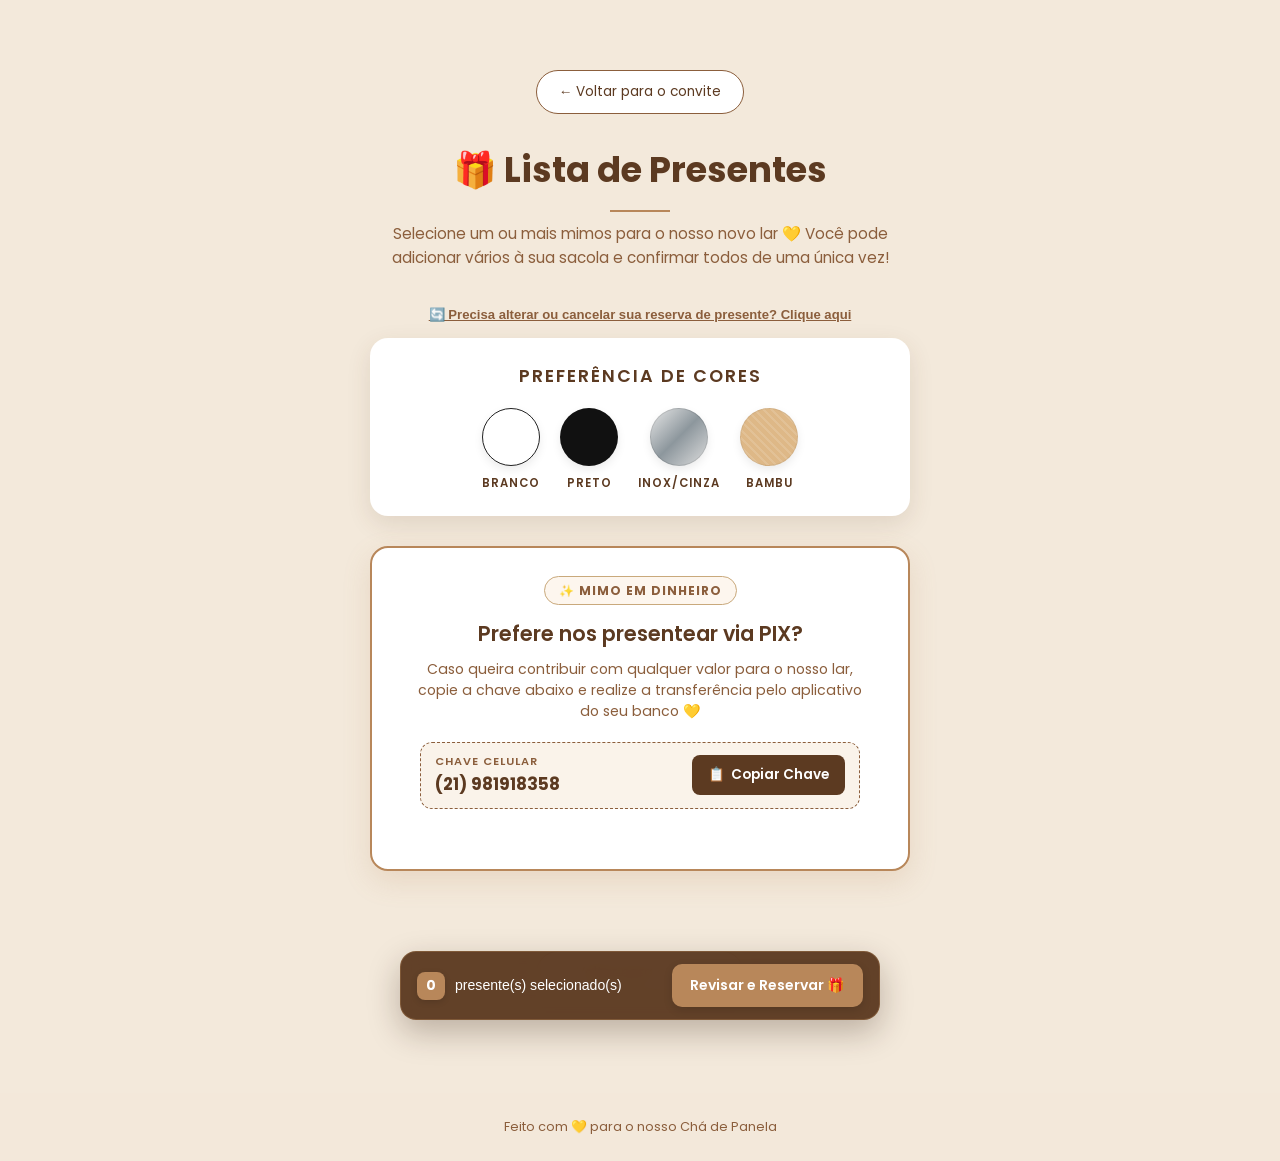
==== commit b8ff9f15: "negrito no link" ====
--- a/presentes.html
+++ b/presentes.html
@@ -26,7 +26,7 @@
       <p class="section-sub">Selecione um ou mais mimos para o nosso novo lar 💛 Você pode adicionar vários à sua sacola e confirmar todos de uma única vez!</p>
       
       <button type="button" class="btn-cancelar-trigger" id="btn-open-cancel-modal">
-        🔄 Precisa liberar ou trocar um presente que reservou? Clique aqui
+        <strong>🔄 Precisa alterar ou cancelar sua reserva de presente? Clique aqui</strong>
       </button>
     </div>
 
